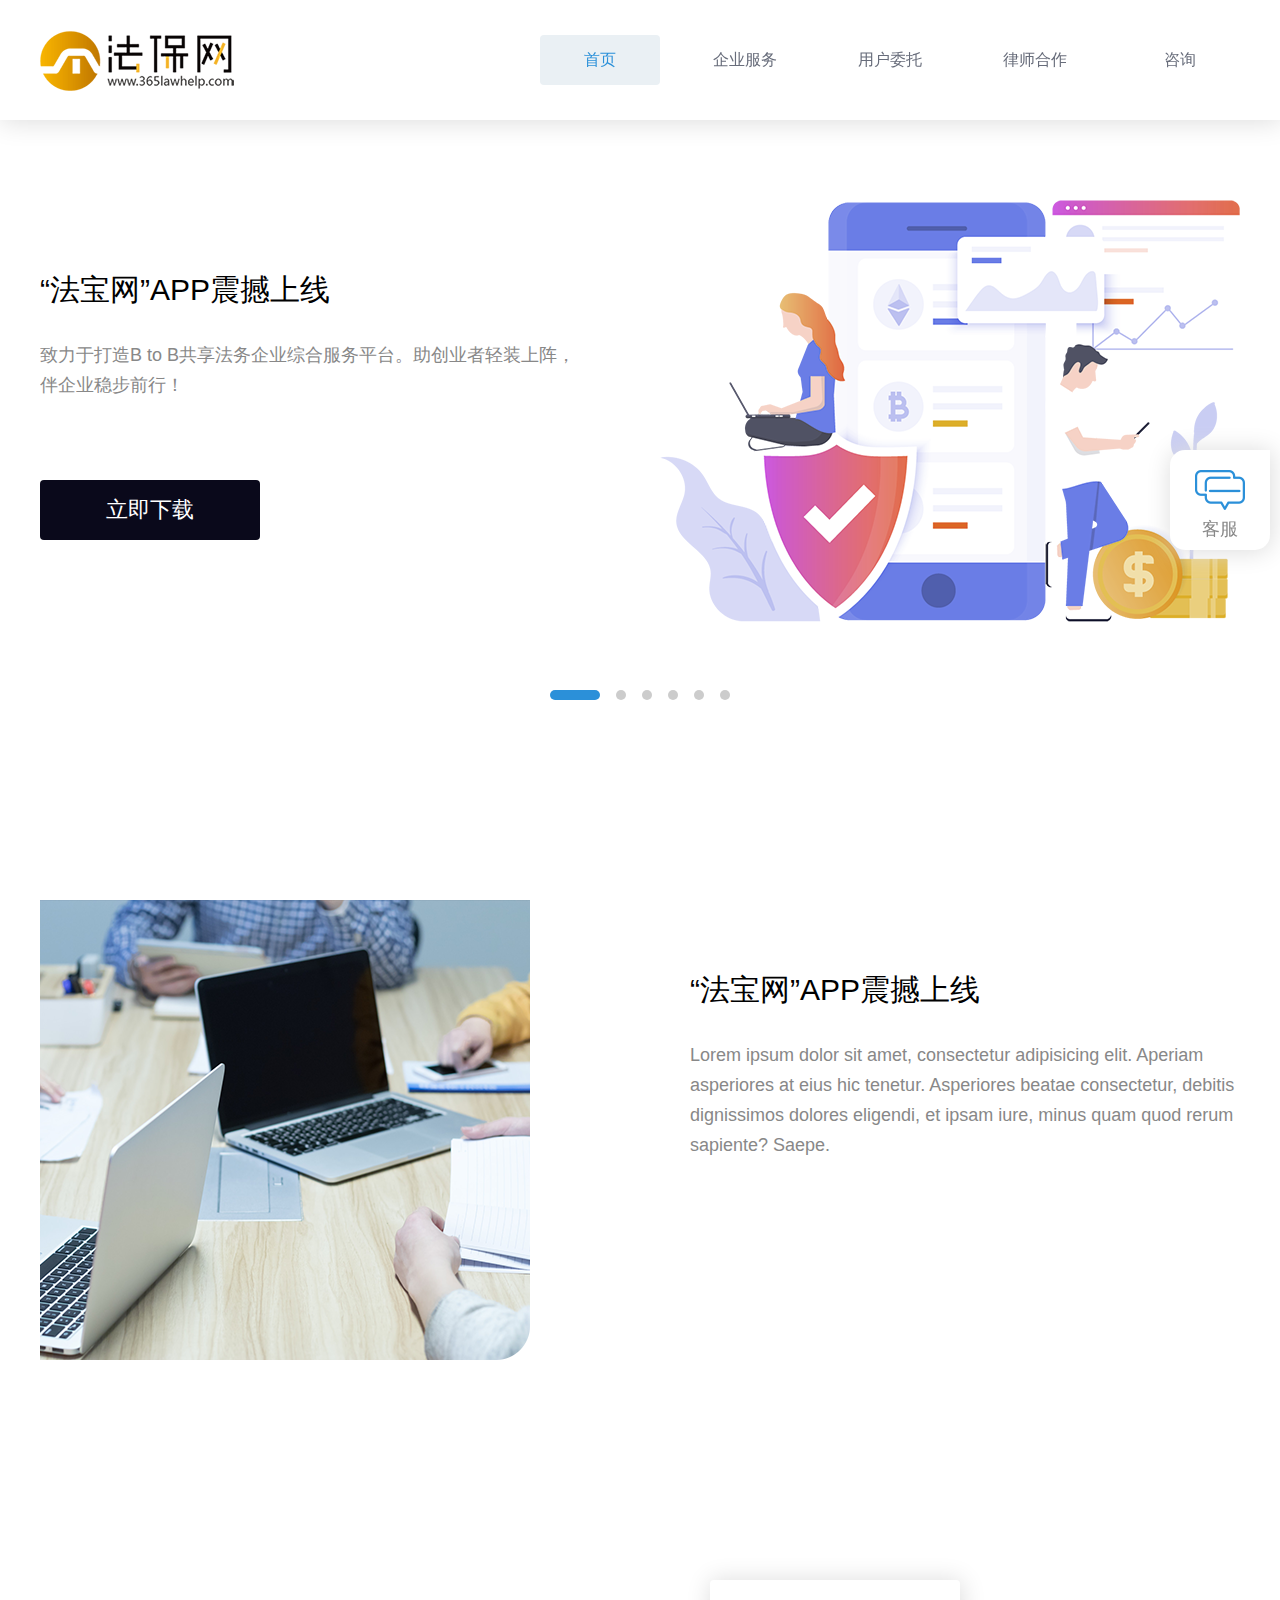
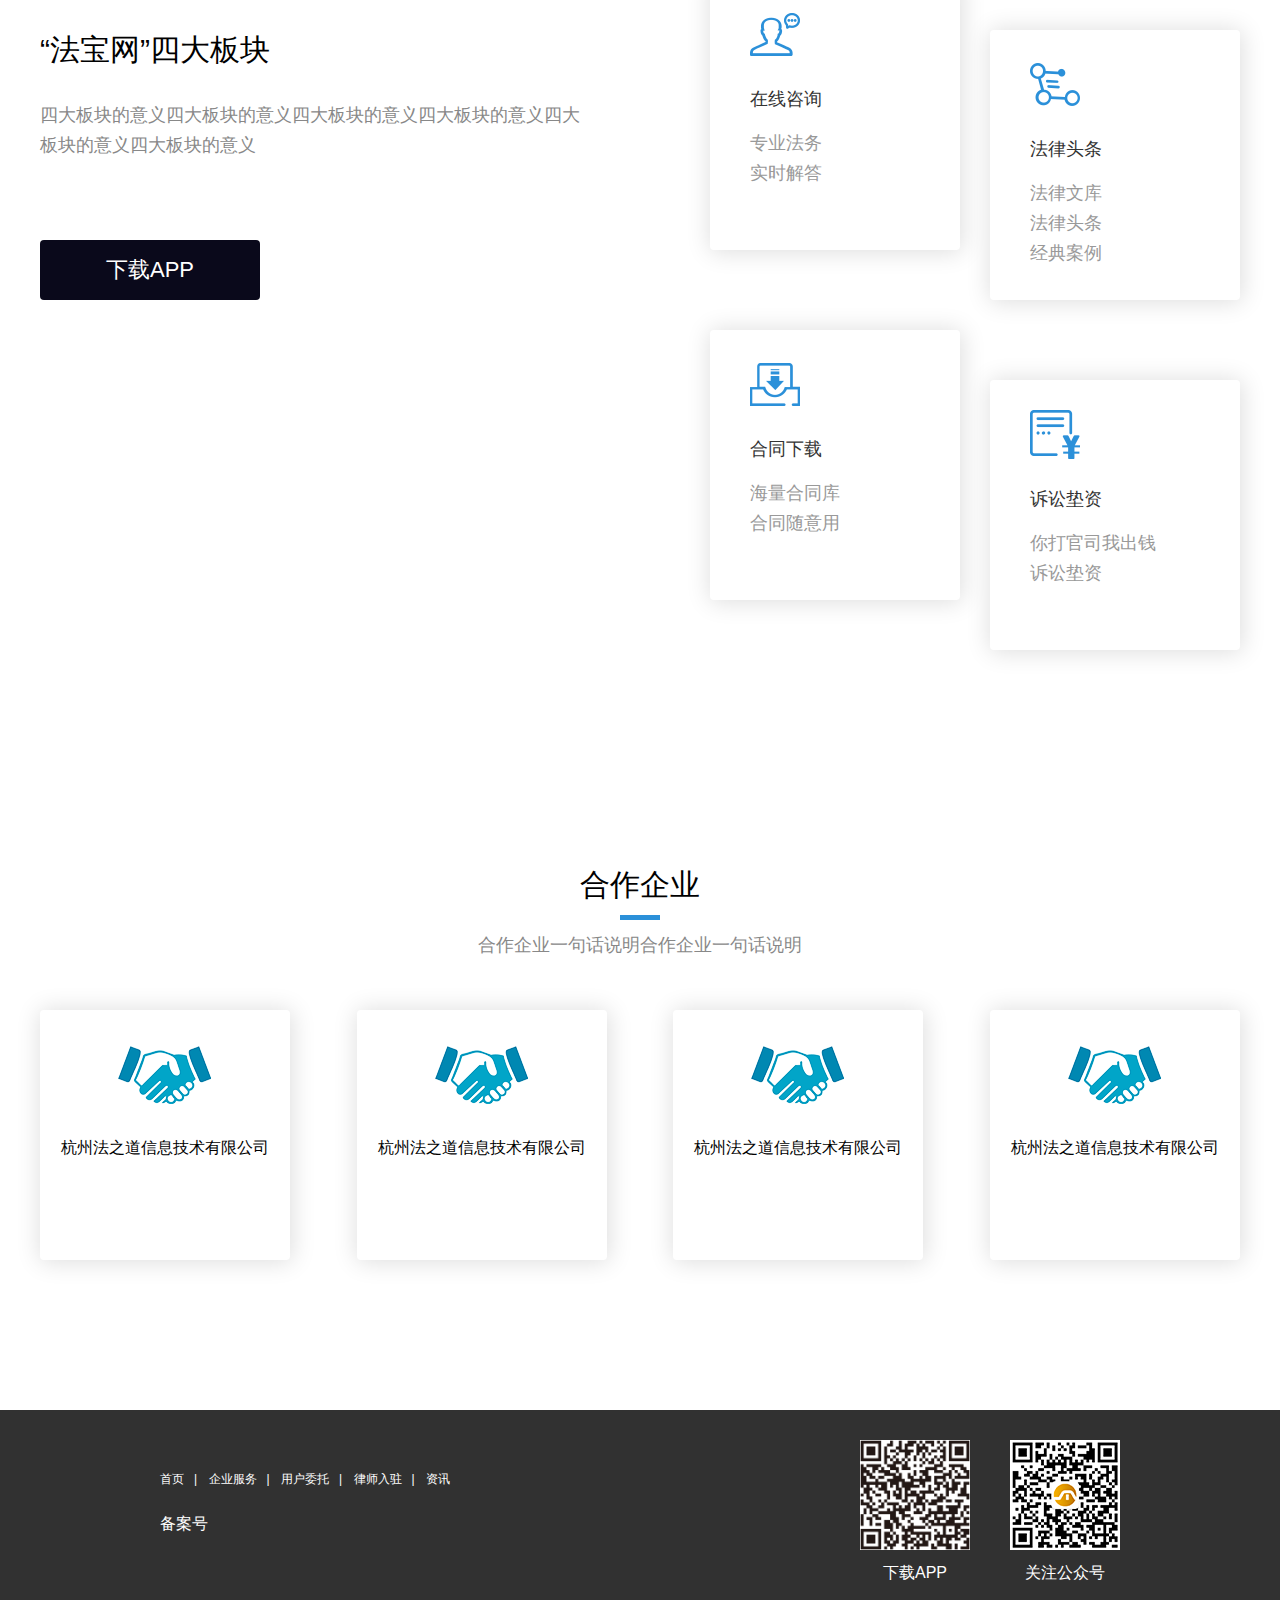
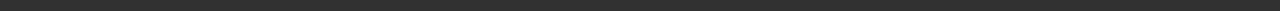
==== fbw/pages/index.html @ 98b39a51 "提交fbw官网项目到前端仓库" ====
<!DOCTYPE html>
<html lang="en">
<head>
    <meta charset="UTF-8">
    <title>首页</title>
    <link rel="stylesheet" href="../css/common/reset.css">
    <link rel="stylesheet" href="../css/common/common.css">
    <link rel="stylesheet" href="../css/global.css">
</head>
<body>
 <div class="home-page">
     <header class="fzd-header shadow">
         <div class="header-inner dis-flex">
             <div class="fzd-logo">
                 <a href="index.html"></a><img src="../image/header-logo.png" alt="">
             </div>
             <div class="header-nav dis-flex">
                 <ul class="nav-list dis-flex">
                     <li class="nav-item current-nav"><a href=""class="deep-grey">首页</a></li>
                     <li class="nav-item"><a href="enterprise-service.html" class="deep-grey">企业服务</a></li>
                     <li class="nav-item"><a href="user-entrust.html" class="deep-grey">用户委托</a></li>
                     <li class="nav-item"><a href="lawyer-enter.html" class="deep-grey">律师合作</a></li>
                     <li class="nav-item"><a href="consult.html" class="deep-grey">咨询</a></li>
                 </ul>
             </div>
         </div>

     </header>
   <main class="home-main">
       <div style="height: 200px"></div>
       <div style="height: 500px">
          <div class="app-online ft-carousel" id="carousel_1">
           <ul class="carousel-inner">
               <li class="carousel-item dis-flex">
                   <div class="online-text">
                       <h1>“法宝网”APP震撼上线</h1>
                       <p class="">致力于打造B to B共享法务企业综合服务平台。助创业者轻装上阵，伴企业稳步前行！</p>
                       <a href="">立即下载</a>
                   </div>
                   <div class="online-pic">
                       <img src="../image/appOnline-pic.png" alt="">
                   </div>
               </li>
               <li class="carousel-item dis-flex">
                   <div class="online-text">
                       <h1>“法宝网”APP震撼上线</h1>
                       <p class="">致力于打造B to B共享法务企业综合服务平台。助创业者轻装上阵，伴企业稳步前行！</p>
                       <a href="">立即下载</a>
                   </div>
                   <div class="online-pic">
                       <img src="../image/appOnline-pic.png" alt="">
                   </div>
               </li>
               <li class="carousel-item dis-flex">
                   <div class="online-text">
                       <h1>“法宝网”APP震撼上线</h1>
                       <p class="">致力于打造B to B共享法务企业综合服务平台。助创业者轻装上阵，伴企业稳步前行！</p>
                       <a href="">立即下载</a>
                   </div>
                   <div class="online-pic">
                       <img src="../image/appOnline-pic.png" alt="">
                   </div>
               </li>
               <li class="carousel-item dis-flex">
                   <div class="online-text">
                       <h1>“法宝网”APP震撼上线</h1>
                       <p class="">致力于打造B to B共享法务企业综合服务平台。助创业者轻装上阵，伴企业稳步前行！</p>
                       <a href="">立即下载</a>
                   </div>
                   <div class="online-pic">
                       <img src="../image/appOnline-pic.png" alt="">
                   </div>
               </li>
               <li class="carousel-item dis-flex">
                   <div class="online-text">
                       <h1>“法宝网”APP震撼上线</h1>
                       <p class="">致力于打造B to B共享法务企业综合服务平台。助创业者轻装上阵，伴企业稳步前行！</p>
                       <a href="">立即下载</a>
                   </div>
                   <div class="online-pic">
                       <img src="../image/appOnline-pic.png" alt="">
                   </div>
               </li>
               <li class="carousel-item dis-flex">
                   <div class="online-text">
                       <h1>“法宝网”APP震撼上线</h1>
                       <p class="">致力于打造B to B共享法务企业综合服务平台。助创业者轻装上阵，伴企业稳步前行！</p>
                       <a href="">立即下载</a>
                   </div>
                   <div class="online-pic">
                       <img src="../image/appOnline-pic.png" alt="">
                   </div>
               </li>
           </ul>
       </div>
       </div>
       <div class="about-us dis-flex">
           <div class="about-us-pic">
               <img src="../image/aboutUs-pic.png" alt="">
           </div>
           <div class="about-us-text">
               <h1>“法宝网”APP震撼上线</h1>
               <p class="">Lorem ipsum dolor sit amet, consectetur adipisicing elit. Aperiam asperiores at eius hic tenetur. Asperiores beatae consectetur, debitis dignissimos dolores eligendi, et ipsam iure, minus quam quod rerum sapiente? Saepe.</p>
           </div>
       </div>
       <div class="multi-module dis-flex">
           <div class="module-text">
               <h1>“法宝网”四大板块</h1>
               <p class="">四大板块的意义四大板块的意义四大板块的意义四大板块的意义四大板块的意义四大板块的意义</p>
               <a href="">下载APP</a>
           </div>
           <div class="module-content">
               <ul class="module-list">
                   <li class="module-item shadow" style="top:0;left: 0">
                       <img src="../image/zxzx.png" alt="">
                       <h1>在线咨询</h1>
                       <h5>专业法务</h5>
                       <h5>实时解答</h5>
                   </li>
                   <li class="module-item shadow" style="top:50px;right: 0">
                       <img src="../image/fltt.png" alt="">
                       <h1>法律头条</h1>
                       <h5>法律文库</h5>
                       <h5>法律头条</h5>
                       <h5>经典案例</h5>
                   </li>
                   <li class="module-item shadow" style="bottom:50px;left: 0">
                       <img src="../image/htxz.png" alt="">
                       <h1>合同下载</h1>
                       <h5>海量合同库</h5>
                       <h5>合同随意用</h5>
                   </li>
                   <li class="module-item shadow" style="bottom: 0;right: 0">
                       <img src="../image/ssdz.png" alt="">
                       <h1>诉讼垫资</h1>
                       <h5>你打官司我出钱</h5>
                       <h5>诉讼垫资</h5>
                   </li>
               </ul>
           </div>
       </div>
       <div class="our-partner">
           <div class="title">
               <h1>合作企业</h1>
               <span  class="unline"></span>
               <h5>合作企业一句话说明合作企业一句话说明</h5>
           </div>
           <ul class="partner-list dis-flex">
               <li class="partner-item shadow">
                   <img src="../image/partner-pic.png" alt="">
                   <h6>杭州法之道信息技术有限公司</h6>
               </li>
               <li class="partner-item shadow">
                   <img src="../image/partner-pic.png" alt="">
                   <h6>杭州法之道信息技术有限公司</h6>
               </li>
               <li class="partner-item shadow">
                   <img src="../image/partner-pic.png" alt="">
                   <h6>杭州法之道信息技术有限公司</h6>
               </li>
               <li class="partner-item shadow">
                   <img src="../image/partner-pic.png" alt="">
                   <h6>杭州法之道信息技术有限公司</h6>
               </li>
           </ul>
       </div>
       <div class="service-consult shadow">
           <img src="../image/service-consult.png" alt="">
           <p style="margin-top: 10px;color: #888888;font-size: 18px">客服</p>
       </div>
   </main>
     <footer class="fzd-footer m-top-150 dis-flex">
         <div class="footer-left">
             <ul class="footer-nav dis-flex" style="width: 290px">
                 <li class="footer-nav-item"><a href="">首页 &nbsp;  |</a></li>
                 <li class="footer-nav-item"><a href="">企业服务 &nbsp;  |</a></li>
                 <li class="footer-nav-item"><a href="">用户委托 &nbsp;  |</a></li>
                 <li class="footer-nav-item"><a href="">律师入驻 &nbsp;  |</a></li>
                 <li class="footer-nav-item"><a href="">资讯</a></li>
             </ul>
             <span>备案号</span>
         </div>
         <div class="footer-right dis-flex">
             <div style="margin-right: 40px" class="ewm-pic">
                 <img src="../image/downLoad.png" alt="">
                 <h5>下载APP</h5>
             </div>
             <div class="ewm-pic">
                 <img src="../image/gzh.png" alt="">
                 <h5>关注公众号</h5>
             </div>
         </div>
     </footer>
 </div>
</body>
<script src="../js/common/jquery-1.7.1.min.js" type="text/javascript"></script>
<script src="../js/ft-carousel.min.js"></script>
<script>
    $("#carousel_1").FtCarousel();
</script>
</html>
---- fbw/css/common/common.css ----
body{
    width: 100%;
    min-width: 1200px;
    height: 100%;
}
.clearfix:after{
    content:".";
    display:block;
    height:0;
    visibility:hidden;
    clear:both;
}
.clearfix{
    zoom:1;
}
.shadow{
    box-shadow:  #dddddd 1px 1px 25px 1px;
}
.div-line{
    display: block;
    width: 100%;
    height: 1px;
    background: #d7d7d7;
    margin-bottom: 30px;
}
.light-gray{
    color: #9e9e9e;
}
.deep-grey{
    color: #686d7b;
}
.icon{
    display: inline-block;
}
.m-top-150{
    margin-top: 150px;
}
.dis-flex{
    display: flex;
    justify-content: space-between;
}
.home-page{
    margin: 0 auto;
}
.home-main,.service-main,.consult-main,.entrust-main{
    width: 1200px;
    margin: 0 auto;
}
/*页头样式*/
.fzd-header{
    position:fixed;
    width: 100%;
    height: 120px;
    background:#ffffff;
    z-index: 10000;
}
.fzd-header .header-inner{
    width: 1200px;
    margin: 0 auto;
    height:120px;
    line-height: 120px;
}
.fzd-header .header-nav .nav-list{
    width: 700px;
    margin-top: 35px;
}
.fzd-header .header-nav .nav-item{
    width: 120px;
    height: 50px;
    line-height: 50px;
    text-align: center;
}
.fzd-header .header-nav .nav-item a{
    font-size: 16px;
}
.current-nav {
    border-radius: 4px;
    background: #eaf0f4;
}
.current-nav a{
    color: #2b90d9;
}
.header-nav .nav-item:hover{
    border-radius: 4px;
    background: #eaf0f4;
    cursor: pointer;
}
.header-nav .nav-item:hover a{
    color: #2B90D9;
}
/*页面底部样式*/
.fzd-footer{
    background: #313131;
    padding: 30px 160px;
    color: #ffffff;
}
.footer-nav {
    margin: 30px 0;
}
.footer-nav a{
    color: #ffffff;
}
---- fbw/css/global.css ----
.service-consult{
    position: fixed;
    width: 100px;
    height: 100px;
    right: 10px;
    top: 50vh;
    background: #ffffff ;
    border-radius: 15px 0 15px 15px;
    text-align: center;
    padding-top: 20px;
}
.app-online .online-text,.about-us-text,.module-text{
    margin-top: 40px;
    width: 550px;
}
.app-online .online-text h1,.about-us-text h1,.module-text h1{
    height: 100px;
    line-height: 100px;
    font-size: 30px;
    color: black;
}
.app-online .online-text p,.about-us-text p,.module-text p{
    font-size: 18px;
    color: #888888;
    line-height: 30px;
}
.app-online .online-text a,.module-text a{
    display: block;
    width: 220px;
    height: 60px;
    line-height: 60px;
    text-align: center;
    background: #0a091b;
    border-radius: 4px;
    color: #ffffff;
    font-size: 22px;
    margin-top: 80px;
}
.multi-module{
    margin-bottom: 220px;
    margin-top: 200px;
}
.about-us{
    margin-top: 200px;
}
.module-list{
    flex-wrap: wrap;
    width: 530px;
    height: 690px;
    position: relative;
}
.module-item{
    position: absolute;
    margin-top: 20px;
    width: 250px;
    height: 270px;
    border-radius: 4px;
    padding-top: 30px;
    padding-left: 40px;
}
.module-item img{
    margin-bottom: 30px;
 }
.module-item h1{
    font-size: 18px;
    color: #333333;
    margin-bottom: 20px;
}
.module-item h5{
    font-size: 18px;
    color: #999999;
    line-height: 30px;
}
 .title,.enterprise-combo .title{
    width: 100%;
    text-align: center;
}
 .title h1,.enterprise-combo .title h1{
    font-size: 30px;
}
 .title h5,.enterprise-combo .title h5{
    font-size: 18px;
    color: #888888;
    line-height: 30px;
    margin-top: 10px;
    margin-bottom: 50px;
}
.unline{
    margin-top: 15px;
    margin-left: 580px;
    display: block;
    width: 40px;
    height: 5px;
    background: #2B90D9;
}
.partner-item{
    width: 250px;
    height: 250px;
    border-radius: 4px;
    text-align: center;
}
.ewm-pic{
    width: 110px;
    text-align: center;
}
.ewm-pic img{
    width: 100%;
}
.ewm-pic h5{
 margin-top: 15px;
}
.icon-checked{
    width: 20px;
    height: 20px;
    background: url("../image/service-checked.png") no-repeat;
    position: relative;
    top:5px;
}
.combo-list .combo-item{
    border-radius: 10px;
    text-align: center;
    width: 380px;
    height: 750px;
    padding: 40px 30px;
    position: relative;
}
.combo-item img{
    margin-bottom: 15px;
}
.combo-item h2{
    font-size: 22px;
    color: #0e629d;
}
.combo-item ul{
   text-align: left;
    margin-top: 40px;
}
.common-list .common-item{
    line-height: 40px;
}
.price{
    position: absolute;
    bottom: 60px;
    text-align: center;
    line-height: 50px;
    color: #2B90D9;
    font-size: 22px;
    width: 200px;
    height: 50px;
    background: url("../image/price-icon.png") no-repeat;
    margin-top: 40px;
    margin-left: 70px;
}
.app-download{
   margin-top: 30px;
    text-align: center;
}
.app-download h6{
    margin-top: 10px;
}
.order-list{
}
.order-item{
    width: 215px;
    position: relative;
}
.order-item .step{
    position: absolute;
    top: 65px;
    right: 85px;
    width: 60px;
    height: 60px;
    color: #ffffff;
    font-size: 24px;
    line-height: 30px;
    letter-spacing:5px
}
.big-icon{
    position: absolute;
    top: 65px;
    right: 0px;
    display: inline-block;
    width: 20px;
    height: 30px;
    background: url("../image/big-icon.png") no-repeat;
}
.part-first-left{
    position: relative;
    width: 570px;
    height: 530px;
    background: url("../image/consult-banner1.png");
    background-size:cover
}
.part-first{
    height: 540px;
}
 .bottom-text{
    color: #ffffff;
   padding-top: 20px;
    padding-left: 20px;
    position: absolute;
    bottom: 0;
    width: 100%;
    height: 100px;
    line-height: 30px;
    background-color:rgba(0, 0, 0,0.4);
}
.right-top{
    position: relative;
    width: 570px;
    height: 250px;
    background: url("../image/consult-banner1.png") no-repeat;
    background-size:cover;
}
.right-bottom{
    margin-top: 30px;
}
.bottom-one{
    position: relative;
    width: 260px;
    height: 250px;
    background: url("../image/consult-banner1.png") no-repeat;
}
.part-two{
    margin-top: 30px;
}
.part-two-left{
    width: 370px;
    background: #f5f5f5;
}
.toutiao-list{
    padding: 25px;
}
.toutiao-item>h1{
    color: #2e2e2e;
}
.toutiao-item>p{
    line-height: 26px;
    margin-bottom: 40px;
    color: #7c7c7c;
}
.count-time{
    margin: 20px 0;
}
.count-icon{
    display: inline-block;
    width: 20px;
    height: 14px;
    background: url("../image/view-icon.png") no-repeat;
}
.time-icon{
    display: inline-block;
    width: 20px;
    height: 14px;
    background: url("../image/time-icon.png") no-repeat;
}

.part-two-center{
    width: 370px;
}
.video-pic{
    width: 100%;
    height: 240px;
    background: url("../image/video-pic.png") no-repeat;
    background-size:cover;
    margin-bottom: 20px;
}
.part-two-right{
    width: 370px;
}
.center-item{
    margin-top: 30px;
}
.case-title{
    width: 100%;
    height: 70px;
    line-height: 70px;
    text-indent: 20px;
    background: #f5f5f5;
    font-size: 26px;
    color: #333333;
    border-bottom: 6px solid #2B90D9;
    margin-bottom: 20px;
}
.error-page{
     width:100vw;
    height: 100vh;
    position: relative;
}
.error-page img{
    display: block;
    width: 790px;
    height: 400px;
    position: absolute;
    left: 50%;
    top: 50%;
    transform: translate(-50%,-50%);
}
.entrust-first{
    width: 100%;
    height:750px;
    text-align: center;
}
.entrust-second{
    margin-bottom: 50px;
}
.entrust-first>img{
    margin-top: 120px;
}
.advantage-list{
    width: 1000px;
    margin: 0 auto;
    text-align: center;
}
.advantage-item{
   position: relative;
}
.circle{
    width: 70px;
    height: 70px;
    border: 2px solid #3897db;
    border-radius: 50%;
    margin-left: 45px;
}
.circle img{
    position: relative;
    left: 4px;
    top:8px;
}
.advantage-item h2{
    text-align: center;
    font-size: 20px;
    line-height: 50px;
}
.advantage-item p{
    font-size: 14px;
    line-height: 22px;
    color: #5b5c5e;
}
.advantage-item{
    width: 170px;
    height: 180px;
    text-align: left;
}
.manage-order{
    width: 900px;
    margin: 0 auto;
    position: relative;
}
.manage-order>img{
    position: absolute;
    left: 380px;
}
.manage-item{
    position: relative;
}
.manage-item{
    margin-top: 30px;
}
.item-pic{
    position: relative;
}
.item-pic .one-icon{
    display: block;
    width: 50px;
    height: 40px;
    position: absolute;
    background: url("../image/one-icon.png") no-repeat;
    top: 0;
    right: 0;
}
.item-text{
    margin-top: 50px;
    margin-left: 20px;
}
.item-text h1{
    font-size: 30px;
    color: #5d5d5d;
}
.item-text span {
    font-size: 20px;
    color: #717171;
    line-height: 40px;
}
/*轮播图样式*/
.ft-carousel {
    position: relative;
    width: 100%;
    height: 100%;
    overflow: hidden;
}
.ft-carousel .carousel-inner {
    position: absolute;
    left: 0;
    top: 0;
    height: 100%;
}
.ft-carousel .carousel-inner .carousel-item {
    float: left;
    height: 100%;
    width: 1200px;
    position: relative;
}
.ft-carousel .carousel-indicators {
    position: absolute;
    left: 0;
    bottom: 0;
    width: 100%;
    text-align: center;
    font-size: 0;
    z-index: 10;
}
.ft-carousel .carousel-indicators span {
    display: inline-block;
    width: 10px;
    height: 10px;
    background-color: #ccc;
    margin: 0 8px;
    cursor: pointer;
    border-radius: 50%;
}

.ft-carousel .carousel-indicators span.active {
    background-color: #2B90D9;
    width: 50px;
    height: 10px;
    border-radius: 10px;
}
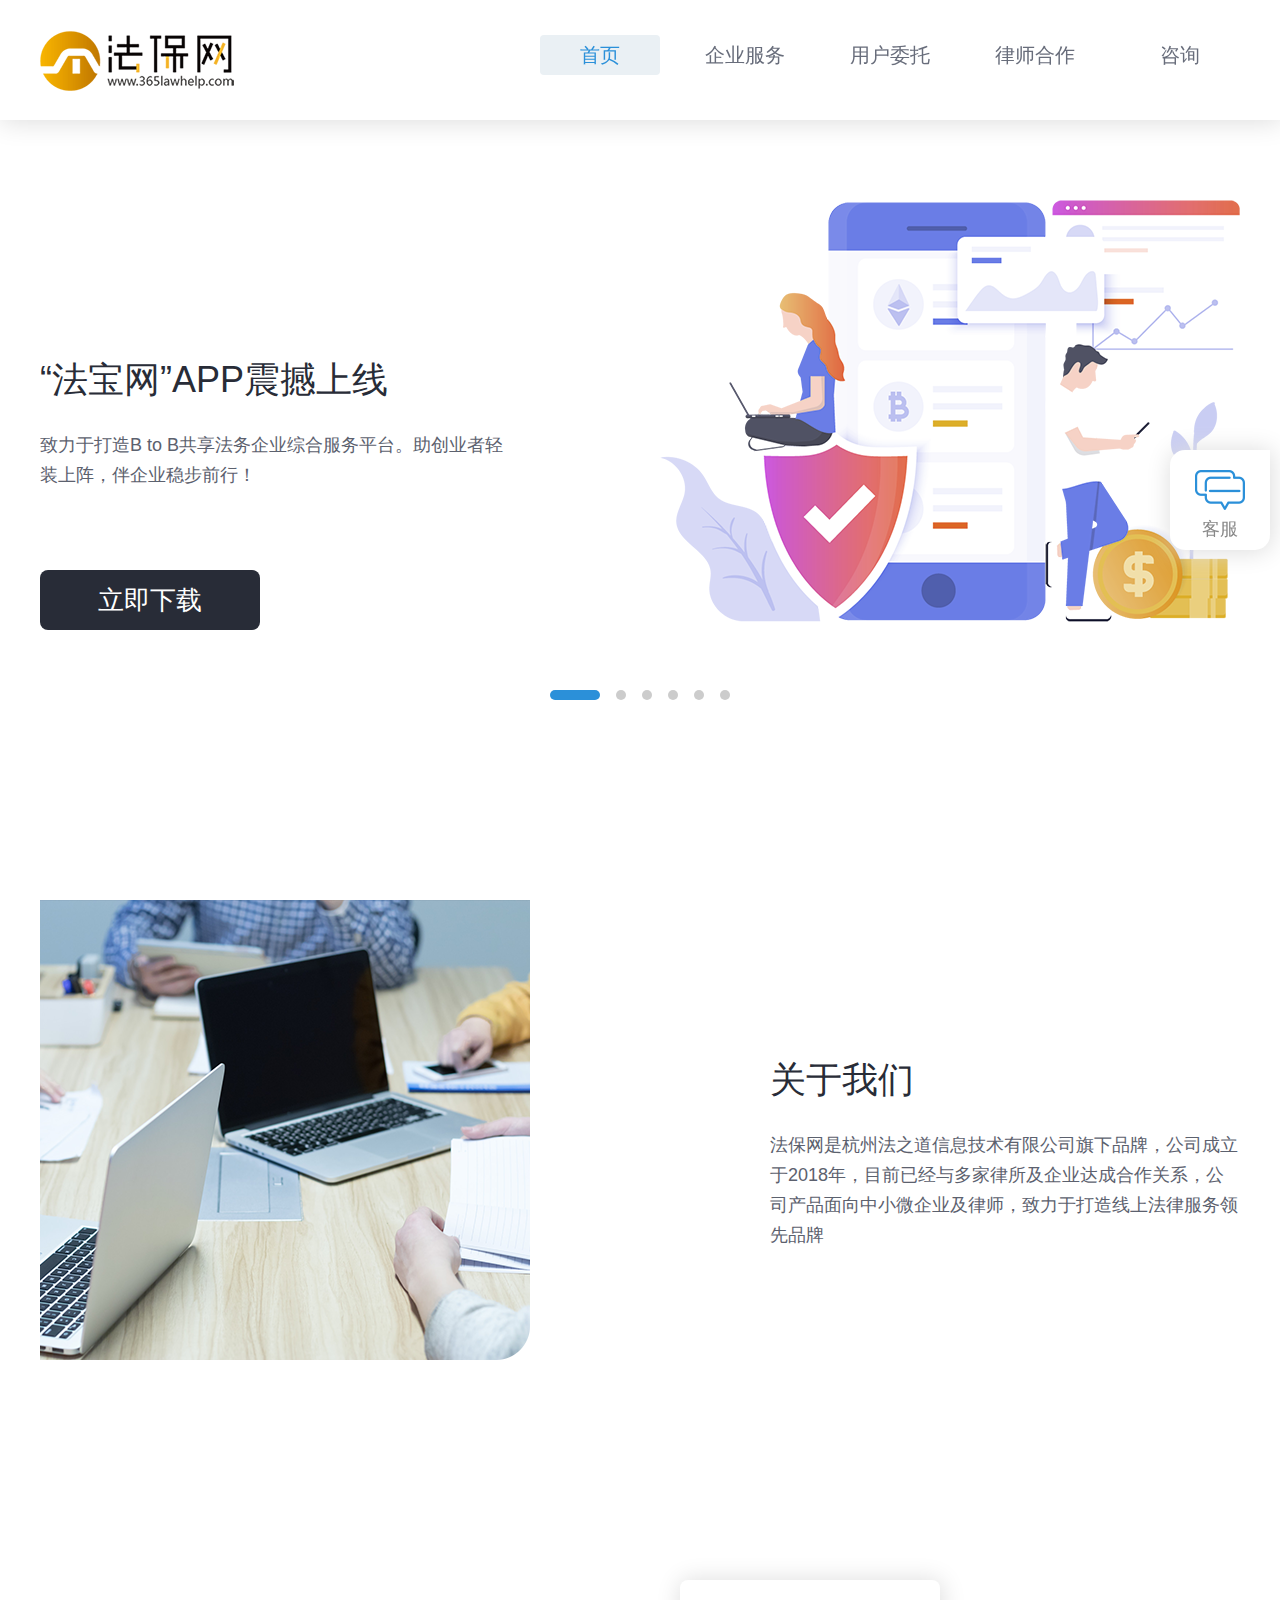
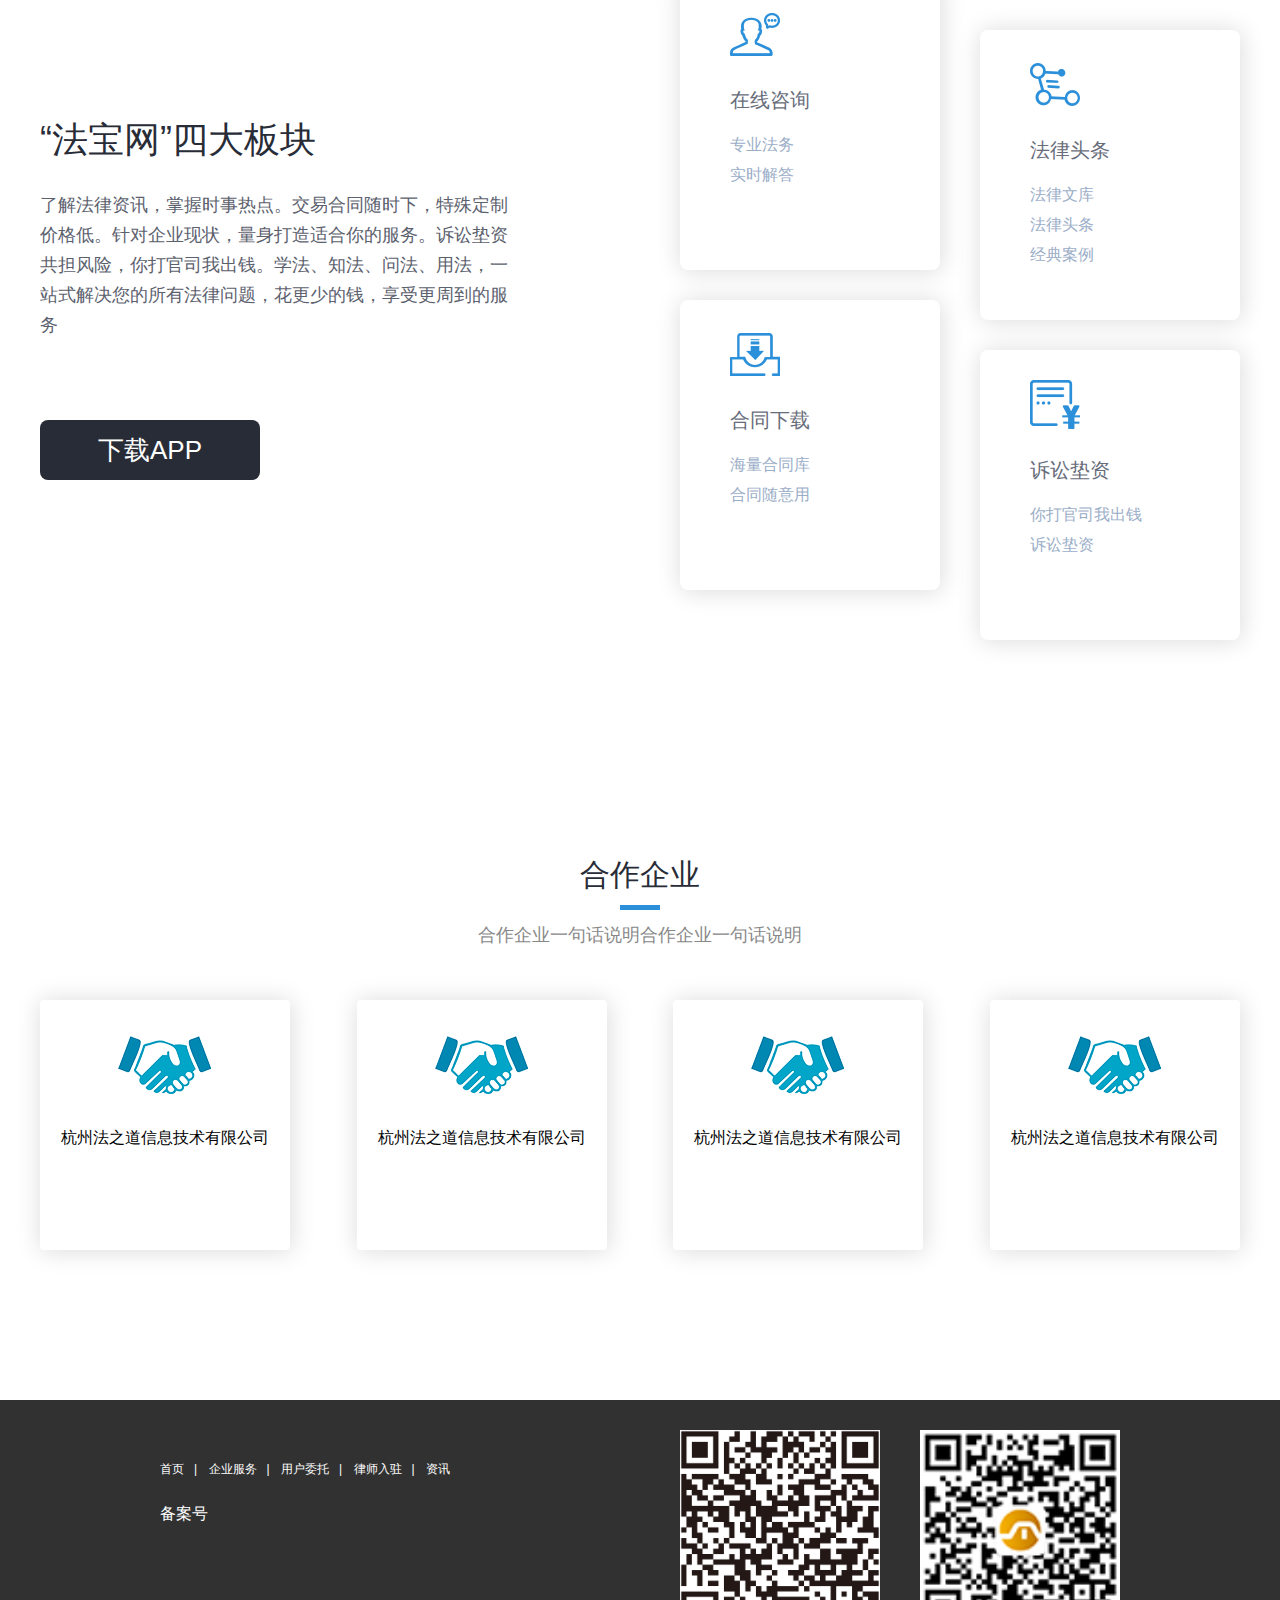
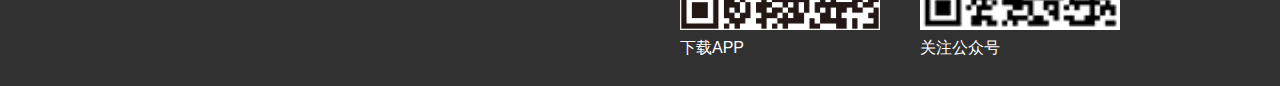
==== commit fe9a05c3: "添加资讯详情页面" ====
--- a/fbw/pages/index.html
+++ b/fbw/pages/index.html
@@ -16,11 +16,11 @@
              </div>
              <div class="header-nav dis-flex">
                  <ul class="nav-list dis-flex">
-                     <li class="nav-item current-nav"><a href=""class="deep-grey">首页</a></li>
-                     <li class="nav-item"><a href="enterprise-service.html" class="deep-grey">企业服务</a></li>
-                     <li class="nav-item"><a href="user-entrust.html" class="deep-grey">用户委托</a></li>
-                     <li class="nav-item"><a href="lawyer-enter.html" class="deep-grey">律师合作</a></li>
-                     <li class="nav-item"><a href="consult.html" class="deep-grey">咨询</a></li>
+                     <li class="nav-item"><a href="" class="current-nav">首页</a></li>
+                     <li class="nav-item"><a href="enterprise-service.html" >企业服务</a></li>
+                     <li class="nav-item"><a href="user-entrust.html" >用户委托</a></li>
+                     <li class="nav-item"><a href="lawyer-enter.html" >律师合作</a></li>
+                     <li class="nav-item"><a href="consult.html">咨询</a></li>
                  </ul>
              </div>
          </div>
@@ -99,14 +99,14 @@
                <img src="../image/aboutUs-pic.png" alt="">
            </div>
            <div class="about-us-text">
-               <h1>“法宝网”APP震撼上线</h1>
-               <p class="">Lorem ipsum dolor sit amet, consectetur adipisicing elit. Aperiam asperiores at eius hic tenetur. Asperiores beatae consectetur, debitis dignissimos dolores eligendi, et ipsam iure, minus quam quod rerum sapiente? Saepe.</p>
+               <h1>关于我们</h1>
+               <p class="">法保网是杭州法之道信息技术有限公司旗下品牌，公司成立于2018年，目前已经与多家律所及企业达成合作关系，公司产品面向中小微企业及律师，致力于打造线上法律服务领先品牌</p>
            </div>
        </div>
        <div class="multi-module dis-flex">
            <div class="module-text">
                <h1>“法宝网”四大板块</h1>
-               <p class="">四大板块的意义四大板块的意义四大板块的意义四大板块的意义四大板块的意义四大板块的意义</p>
+               <p class="">了解法律资讯，掌握时事热点。交易合同随时下，特殊定制价格低。针对企业现状，量身打造适合你的服务。诉讼垫资共担风险，你打官司我出钱。学法、知法、问法、用法，一站式解决您的所有法律问题，花更少的钱，享受更周到的服务</p>
                <a href="">下载APP</a>
            </div>
            <div class="module-content">
--- a/fbw/css/common/common.css
+++ b/fbw/css/common/common.css
@@ -42,7 +42,7 @@
 .home-page{
     margin: 0 auto;
 }
-.home-main,.service-main,.consult-main,.entrust-main{
+.home-main,.service-main,.consult-main,.entrust-main,.consult-details{
     width: 1200px;
     margin: 0 auto;
 }
@@ -66,19 +66,20 @@
 }
 .fzd-header .header-nav .nav-item{
     width: 120px;
-    height: 50px;
-    line-height: 50px;
+    height: 40px;
+    line-height: 40px;
     text-align: center;
 }
 .fzd-header .header-nav .nav-item a{
-    font-size: 16px;
+	display: block;
+	width: 100%;
+    font-size: 20px;
+	color: #686D7B;
 }
 .current-nav {
     border-radius: 4px;
     background: #eaf0f4;
-}
-.current-nav a{
-    color: #2b90d9;
+	color: #2b90d9 !important;
 }
 .header-nav .nav-item:hover{
     border-radius: 4px;
@@ -100,4 +101,7 @@
 .footer-nav a{
     color: #ffffff;
 }
-
+.ewm-pic img{
+	width: 200px;
+	margin-bottom: 10px;
+}
--- a/fbw/css/global.css
+++ b/fbw/css/global.css
@@ -1,4 +1,14 @@
-
+/* .banner{
+	min-width: 1200px;
+	width: 100vw;
+	height: 96vh;
+	background: url(../image/service-banner.png) center;
+} */
+/* .banner img{
+	position:relative;
+	top:200px;
+	left: 680px;
+} */
 .service-consult{
     position: fixed;
     width: 100px;
@@ -11,18 +21,20 @@
     padding-top: 20px;
 }
 .app-online .online-text,.about-us-text,.module-text{
-    margin-top: 40px;
-    width: 550px;
+    margin-top: 130px;
+    width:470px;
 }
 .app-online .online-text h1,.about-us-text h1,.module-text h1{
     height: 100px;
     line-height: 100px;
     font-size: 30px;
     color: black;
+	font-size: 36px;
+	color: #282c37;
 }
 .app-online .online-text p,.about-us-text p,.module-text p{
     font-size: 18px;
-    color: #888888;
+    color: #5c616e;
     line-height: 30px;
 }
 .app-online .online-text a,.module-text a{
@@ -31,10 +43,10 @@
     height: 60px;
     line-height: 60px;
     text-align: center;
-    background: #0a091b;
-    border-radius: 4px;
+    background: #282c37;
+    border-radius: 8px;
     color: #ffffff;
-    font-size: 22px;
+    font-size: 26px;
     margin-top: 80px;
 }
 .multi-module{
@@ -46,30 +58,29 @@
 }
 .module-list{
     flex-wrap: wrap;
-    width: 530px;
-    height: 690px;
+    width:560px;
+    height: 680px;
     position: relative;
 }
 .module-item{
     position: absolute;
     margin-top: 20px;
-    width: 250px;
-    height: 270px;
-    border-radius: 4px;
-    padding-top: 30px;
-    padding-left: 40px;
+    width: 260px;
+    height: 290px;
+    border-radius: 8px;
+    padding: 30px 40px 40px 50px;
 }
 .module-item img{
     margin-bottom: 30px;
  }
 .module-item h1{
-    font-size: 18px;
-    color: #333333;
+    font-size: 20px;
+    color: #686d7b;
     margin-bottom: 20px;
 }
 .module-item h5{
-    font-size: 18px;
-    color: #999999;
+    font-size: 16px;
+    color: #9baec8;
     line-height: 30px;
 }
  .title,.enterprise-combo .title{
@@ -78,6 +89,7 @@
 }
  .title h1,.enterprise-combo .title h1{
     font-size: 30px;
+	color: #282C37;
 }
  .title h5,.enterprise-combo .title h5{
     font-size: 18px;
@@ -100,16 +112,7 @@
     border-radius: 4px;
     text-align: center;
 }
-.ewm-pic{
-    width: 110px;
-    text-align: center;
-}
-.ewm-pic img{
-    width: 100%;
-}
-.ewm-pic h5{
- margin-top: 15px;
-}
+
 .icon-checked{
     width: 20px;
     height: 20px;
@@ -138,6 +141,7 @@
 }
 .common-list .common-item{
     line-height: 40px;
+	color: #686D7B;
 }
 .price{
     position: absolute;
@@ -158,6 +162,7 @@
 }
 .app-download h6{
     margin-top: 10px;
+	color: #282c437;
 }
 .order-list{
 }
@@ -232,16 +237,22 @@
 .toutiao-list{
     padding: 25px;
 }
-.toutiao-item>h1{
-    color: #2e2e2e;
-}
-.toutiao-item>p{
+.toutiao-item a>h1{
+    color: #333333;
+	font-size: 20px;
+}
+.toutiao-item a>p{
+	font-size: 14px;
     line-height: 26px;
     margin-bottom: 40px;
-    color: #7c7c7c;
+    color: #666666;
+	font-size: 16px;
 }
 .count-time{
     margin: 20px 0;
+}
+.count-time p{
+	font-size: 14px;
 }
 .count-icon{
     display: inline-block;
@@ -271,6 +282,10 @@
 }
 .center-item{
     margin-top: 30px;
+}
+.center-item h2{
+	font-size: 16px;
+	color: #333333;
 }
 .case-title{
     width: 100%;
@@ -328,6 +343,10 @@
     left: 4px;
     top:8px;
 }
+.advantage-item p{
+	text-align: center;
+	margin-top: 10px;
+}
 .advantage-item h2{
     text-align: center;
     font-size: 20px;
@@ -350,28 +369,45 @@
 }
 .manage-order>img{
     position: absolute;
-    left: 380px;
+    left: 390px;
+	top:100px;
 }
 .manage-item{
-    position: relative;
-}
-.manage-item{
-    margin-top: 30px;
+ padding: 30px;
+	 position: relative;
 }
 .item-pic{
     position: relative;
 }
-.item-pic .one-icon{
+.item-pic>img{
+    width: 300px;
+}
+.item-pic .item-icon{
     display: block;
     width: 50px;
     height: 40px;
     position: absolute;
-    background: url("../image/one-icon.png") no-repeat;
     top: 0;
     right: 0;
 }
+.one-icon{
+    background: url("../image/one-icon.png") no-repeat;
+}
+.two-icon{
+    background: url("../image/two-icon.png") no-repeat;
+}
+.three-icon{
+    background: url("../image/three-icon.png") no-repeat;
+}
+.four-icon{
+    background: url("../image/four-icon.png") no-repeat;
+}
+.five-icon{
+    background: url("../image/five-icon.png") no-repeat;
+}
 .item-text{
-    margin-top: 50px;
+    width: 340px;
+    margin-top: 30px;
     margin-left: 20px;
 }
 .item-text h1{
@@ -381,7 +417,9 @@
 .item-text span {
     font-size: 20px;
     color: #717171;
-    line-height: 40px;
+    line-height: 30px;
+    display: block;
+    margin-top:20px;
 }
 /*轮播图样式*/
 .ft-carousel {
@@ -427,5 +465,59 @@
     height: 10px;
     border-radius: 10px;
 }
-
-
+/* 资讯详情样式 */
+.consult-details{
+	padding-top: 180px;
+}
+.details-left{
+	width: 800px;
+	padding-right: 50px;
+	border-right: 1px solid#d7d7d7;
+}
+.details-left h1{
+	text-align: center;
+	font-size: 28px;
+	color: #333333;
+}
+.details-left span{
+	display: block;
+	text-align: right;
+	color: #999999;
+	margin: 30px 0;
+}
+.details-left p{
+	color: #333333;
+	line-height: 34px;
+	margin-bottom: 30px;
+}
+.details-right{
+	padding-left: 50px;
+}
+.details-right h2{
+	margin-bottom: 20px;
+	font-size: 18px;
+}
+.recomm-list-item {
+	padding-bottom: 20px;
+	margin-bottom: 20px;
+	border-bottom: 1px solid #d7d7d7;
+	
+}	
+.recomm-list-item img{
+	width: 110px;
+	height: 82px;
+	margin-right: 20px;
+}	
+.recomm-title{
+	position: relative;
+}
+.recomm-title p{
+	line-height: 26px;
+	color: #333333;
+}
+.recomm-title span{
+	position: absolute;
+	bottom: 5px;
+	color: #999999;
+	color: 13px;
+}